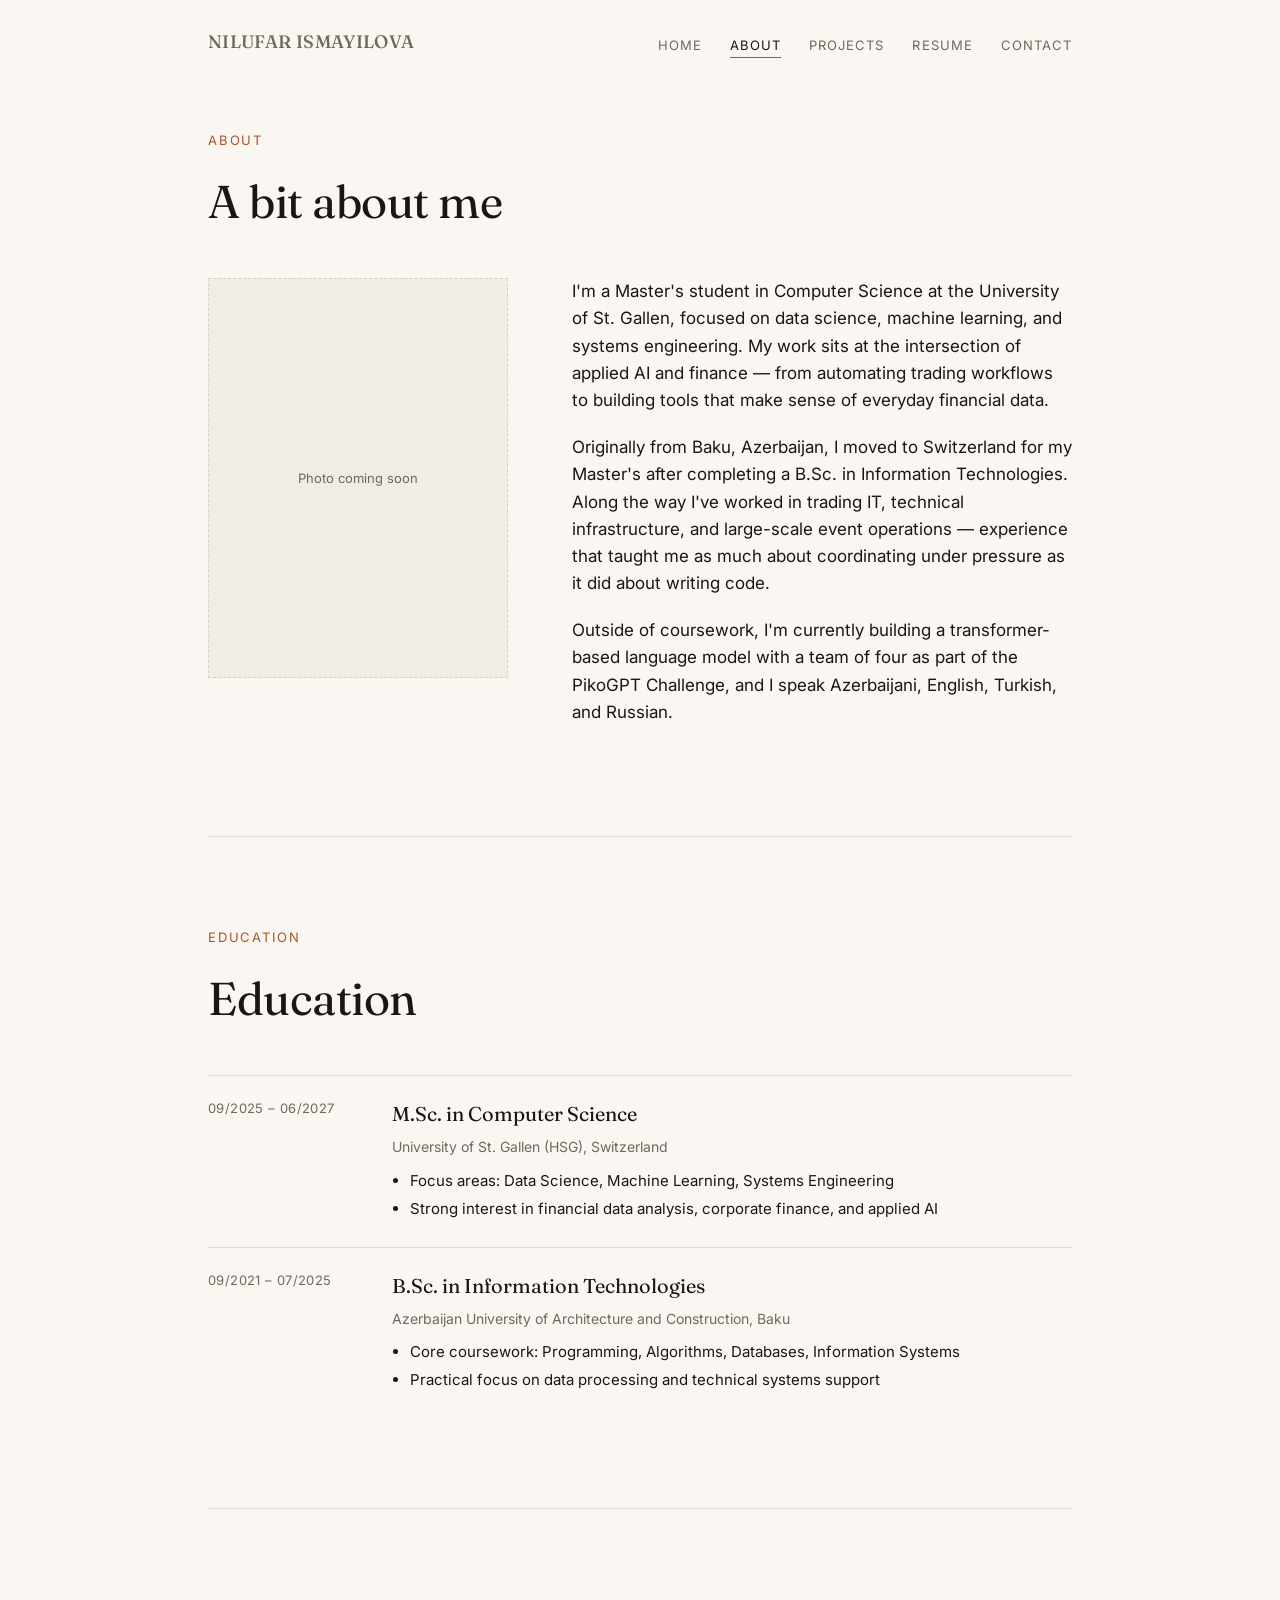
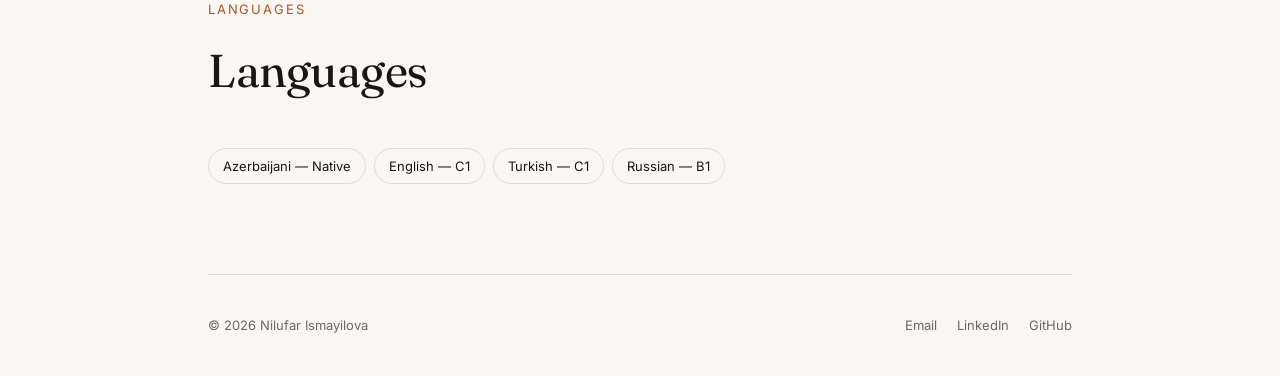
==== about.html @ 0818f1cb "Initial commit: portfolio website Static HTML/CSS, editorial/minimal style. Home, About, Projects, R" ====
<!DOCTYPE html>
<html lang="en">
<head>
<meta charset="UTF-8">
<meta name="viewport" content="width=device-width, initial-scale=1.0">
<title>About — Nilufar Ismayilova</title>
<link rel="stylesheet" href="style.css">
</head>
<body>

<header class="wrap">
  <nav class="site-nav">
    <a class="brand" href="index.html">Nilufar Ismayilova</a>
    <ul>
      <li><a href="index.html">Home</a></li>
      <li><a href="about.html" class="active">About</a></li>
      <li><a href="projects.html">Projects</a></li>
      <li><a href="resume.html">Resume</a></li>
      <li><a href="contact.html">Contact</a></li>
    </ul>
  </nav>
</header>

<main class="wrap">
  <section class="section" style="border-top:none; padding-top:40px;">
    <div class="section-label">About</div>
    <h2>A bit about me</h2>
    <div class="about-grid">
      <div class="photo-slot">Photo coming soon</div>
      <div class="about-bio">
        <p>
          I'm a Master's student in Computer Science at the University of St. Gallen,
          focused on data science, machine learning, and systems engineering. My work
          sits at the intersection of applied AI and finance — from automating trading
          workflows to building tools that make sense of everyday financial data.
        </p>
        <p>
          Originally from Baku, Azerbaijan, I moved to Switzerland for my Master's
          after completing a B.Sc. in Information Technologies. Along the way I've
          worked in trading IT, technical infrastructure, and large-scale event
          operations — experience that taught me as much about coordinating under
          pressure as it did about writing code.
        </p>
        <p>
          Outside of coursework, I'm currently building a transformer-based language
          model with a team of four as part of the PikoGPT Challenge, and I speak
          Azerbaijani, English, Turkish, and Russian.
        </p>
      </div>
    </div>
  </section>

  <section class="section">
    <div class="section-label">Education</div>
    <h2>Education</h2>

    <div class="timeline-item">
      <div class="timeline-date">09/2025 – 06/2027</div>
      <div>
        <div class="timeline-title">M.Sc. in Computer Science</div>
        <div class="timeline-sub">University of St. Gallen (HSG), Switzerland</div>
        <ul>
          <li>Focus areas: Data Science, Machine Learning, Systems Engineering</li>
          <li>Strong interest in financial data analysis, corporate finance, and applied AI</li>
        </ul>
      </div>
    </div>

    <div class="timeline-item">
      <div class="timeline-date">09/2021 – 07/2025</div>
      <div>
        <div class="timeline-title">B.Sc. in Information Technologies</div>
        <div class="timeline-sub">Azerbaijan University of Architecture and Construction, Baku</div>
        <ul>
          <li>Core coursework: Programming, Algorithms, Databases, Information Systems</li>
          <li>Practical focus on data processing and technical systems support</li>
        </ul>
      </div>
    </div>
  </section>

  <section class="section">
    <div class="section-label">Languages</div>
    <h2>Languages</h2>
    <div class="pill-row">
      <span class="pill">Azerbaijani — Native</span>
      <span class="pill">English — C1</span>
      <span class="pill">Turkish — C1</span>
      <span class="pill">Russian — B1</span>
    </div>
  </section>
</main>

<footer class="wrap">
  <div class="site-footer">
    <span>© 2026 Nilufar Ismayilova</span>
    <div class="footer-links">
      <a href="mailto:ismayilovanilufar6@gmail.com">Email</a>
      <a href="https://linkedin.com/in/nilufar-ismayilova-27a9a2225" target="_blank" rel="noopener">LinkedIn</a>
      <a href="https://github.com/nismayilova-coder" target="_blank" rel="noopener">GitHub</a>
    </div>
  </div>
</footer>

</body>
</html>
---- style.css ----
@import url('https://fonts.googleapis.com/css2?family=Fraunces:ital,opsz,wght@0,9..144,300;0,9..144,400;0,9..144,500;0,9..144,600;1,9..144,400&family=Inter:wght@400;500;600&display=swap');

:root {
  --bg: #faf7f2;
  --bg-raised: #f2ede4;
  --text: #1a1712;
  --text-dim: #6f695d;
  --line: rgba(26, 23, 18, 0.12);
  --accent: #a8542c;
  --serif: 'Fraunces', Georgia, serif;
  --sans: 'Inter', -apple-system, BlinkMacSystemFont, 'Segoe UI', sans-serif;
  --max: 920px;
}

* { box-sizing: border-box; }

html { scroll-behavior: smooth; }

body {
  margin: 0;
  background: var(--bg);
  color: var(--text);
  font-family: var(--sans);
  font-size: 16px;
  line-height: 1.6;
  -webkit-font-smoothing: antialiased;
}

a { color: inherit; text-decoration: none; }
a.link { color: var(--accent); border-bottom: 1px solid rgba(168, 84, 44, 0.35); transition: border-color 0.15s; }
a.link:hover { border-color: var(--accent); }

.wrap { max-width: var(--max); margin: 0 auto; padding: 0 28px; }

/* ---------- nav ---------- */
.site-nav {
  display: flex;
  align-items: center;
  justify-content: space-between;
  padding: 28px 0;
}
.site-nav .brand {
  font-family: var(--serif);
  font-size: 18px;
  font-weight: 500;
  letter-spacing: 0.02em;
}
.site-nav ul {
  list-style: none;
  display: flex;
  gap: 28px;
  margin: 0;
  padding: 0;
}
.site-nav a {
  font-size: 13px;
  letter-spacing: 0.08em;
  text-transform: uppercase;
  color: var(--text-dim);
  padding-bottom: 4px;
  border-bottom: 1px solid transparent;
}
.site-nav a:hover, .site-nav a.active {
  color: var(--text);
  border-bottom-color: var(--accent);
}
.nav-toggle { display: none; }

@media (max-width: 640px) {
  .site-nav ul { gap: 16px; }
  .site-nav a { font-size: 11px; }
}

/* ---------- hero ---------- */
.hero {
  min-height: calc(100vh - 84px);
  display: flex;
  flex-direction: column;
  justify-content: center;
  padding: 60px 0 100px;
}
.hero-eyebrow {
  font-size: 13px;
  letter-spacing: 0.14em;
  text-transform: uppercase;
  color: var(--accent);
  margin-bottom: 18px;
}
.hero h1 {
  font-family: var(--serif);
  font-weight: 400;
  font-size: clamp(48px, 9vw, 104px);
  line-height: 0.98;
  letter-spacing: -0.01em;
  margin: 0 0 28px;
}
.hero h1 em { font-style: italic; font-weight: 300; color: var(--text-dim); }
.hero-sub {
  font-size: 19px;
  color: var(--text-dim);
  max-width: 560px;
  margin: 0 0 40px;
}
.hero-links { display: flex; gap: 18px; flex-wrap: wrap; }

/* ---------- buttons ---------- */
.btn {
  display: inline-block;
  font-size: 13px;
  letter-spacing: 0.06em;
  text-transform: uppercase;
  padding: 14px 26px;
  border: 1px solid var(--text);
  transition: background 0.15s, color 0.15s;
}
.btn:hover { background: var(--text); color: var(--bg); }
.btn-solid {
  background: var(--text);
  color: var(--bg);
  border-color: var(--text);
}
.btn-solid:hover { background: var(--accent); border-color: var(--accent); color: #fff; }

/* ---------- section headings ---------- */
.section { padding: 90px 0; border-top: 1px solid var(--line); }
.section:first-of-type { border-top: none; }
.section-label {
  font-size: 13px;
  letter-spacing: 0.14em;
  text-transform: uppercase;
  color: var(--accent);
  margin-bottom: 14px;
}
.section h2 {
  font-family: var(--serif);
  font-weight: 400;
  font-size: clamp(30px, 4.5vw, 46px);
  margin: 0 0 40px;
  letter-spacing: -0.01em;
}

/* ---------- about ---------- */
.about-grid {
  display: grid;
  grid-template-columns: 300px 1fr;
  gap: 64px;
  align-items: start;
}
.photo-slot {
  aspect-ratio: 3/4;
  background: var(--bg-raised);
  border: 1px dashed var(--line);
  display: flex;
  align-items: center;
  justify-content: center;
  text-align: center;
  color: var(--text-dim);
  font-size: 13px;
  padding: 24px;
}
.about-bio p { font-size: 17px; margin: 0 0 20px; max-width: 60ch; }
@media (max-width: 720px) {
  .about-grid { grid-template-columns: 1fr; }
  .photo-slot { max-width: 260px; }
}

/* ---------- timeline ---------- */
.timeline-item {
  display: grid;
  grid-template-columns: 160px 1fr;
  gap: 24px;
  padding: 22px 0;
  border-top: 1px solid var(--line);
}
.timeline-item:first-child { border-top: none; }
.timeline-date { font-size: 13px; color: var(--text-dim); letter-spacing: 0.03em; }
.timeline-title { font-family: var(--serif); font-size: 20px; margin: 0 0 6px; }
.timeline-sub { font-size: 14px; color: var(--text-dim); margin: 0 0 10px; }
.timeline-item ul { margin: 0; padding-left: 18px; font-size: 15px; color: var(--text); }
.timeline-item li { margin-bottom: 4px; }
@media (max-width: 640px) {
  .timeline-item { grid-template-columns: 1fr; gap: 6px; }
}

/* ---------- skills ---------- */
.skills-grid {
  display: grid;
  grid-template-columns: repeat(auto-fill, minmax(220px, 1fr));
  gap: 32px;
}
.skill-group-title {
  font-size: 12px;
  letter-spacing: 0.1em;
  text-transform: uppercase;
  color: var(--text-dim);
  margin-bottom: 12px;
}
.pill-row { display: flex; flex-wrap: wrap; gap: 8px; }
.pill {
  font-size: 13px;
  padding: 7px 14px;
  border: 1px solid var(--line);
  border-radius: 999px;
  color: var(--text);
}

/* ---------- projects ---------- */
.project-card {
  border-top: 1px solid var(--line);
  padding: 48px 0;
  display: grid;
  grid-template-columns: 1fr 1.4fr;
  gap: 48px;
}
.project-card:first-of-type { border-top: none; }
.project-card .project-meta { font-size: 13px; color: var(--text-dim); letter-spacing: 0.04em; text-transform: uppercase; margin-bottom: 10px; }
.project-card h3 { font-family: var(--serif); font-size: 30px; font-weight: 400; margin: 0 0 16px; }
.project-card p { font-size: 15px; color: var(--text); margin: 0 0 18px; max-width: 56ch; }
.project-tags { display: flex; flex-wrap: wrap; gap: 8px; margin-bottom: 22px; }
.tag { font-size: 12px; padding: 5px 12px; background: var(--bg-raised); color: var(--text-dim); border-radius: 4px; }
.status-badge {
  display: inline-block;
  font-size: 12px;
  letter-spacing: 0.05em;
  text-transform: uppercase;
  padding: 5px 12px;
  border-radius: 4px;
  margin-bottom: 18px;
}
.status-live { background: rgba(168, 84, 44, 0.12); color: var(--accent); }
.status-progress { background: var(--bg-raised); color: var(--text-dim); }
.project-links { display: flex; gap: 16px; }
.project-shot {
  background: var(--bg-raised);
  border: 1px solid var(--line);
  min-height: 220px;
  display: flex;
  align-items: center;
  justify-content: center;
  color: var(--text-dim);
  font-size: 13px;
  text-align: center;
  padding: 24px;
}
@media (max-width: 760px) {
  .project-card { grid-template-columns: 1fr; }
  .project-shot { order: -1; }
}

/* ---------- contact ---------- */
.contact-list { display: flex; flex-direction: column; gap: 4px; }
.contact-row {
  display: flex;
  align-items: baseline;
  justify-content: space-between;
  padding: 22px 0;
  border-top: 1px solid var(--line);
  font-family: var(--serif);
  font-size: 26px;
}
.contact-row:first-child { border-top: none; }
.contact-row span { font-family: var(--sans); font-size: 13px; letter-spacing: 0.08em; text-transform: uppercase; color: var(--text-dim); }
.contact-row a:hover { color: var(--accent); }
@media (max-width: 600px) {
  .contact-row { flex-direction: column; gap: 6px; font-size: 20px; }
}

/* ---------- footer ---------- */
.site-footer {
  border-top: 1px solid var(--line);
  padding: 40px 0;
  display: flex;
  justify-content: space-between;
  align-items: center;
  font-size: 13px;
  color: var(--text-dim);
  flex-wrap: wrap;
  gap: 12px;
}
.site-footer .footer-links { display: flex; gap: 20px; }
.site-footer a:hover { color: var(--accent); }
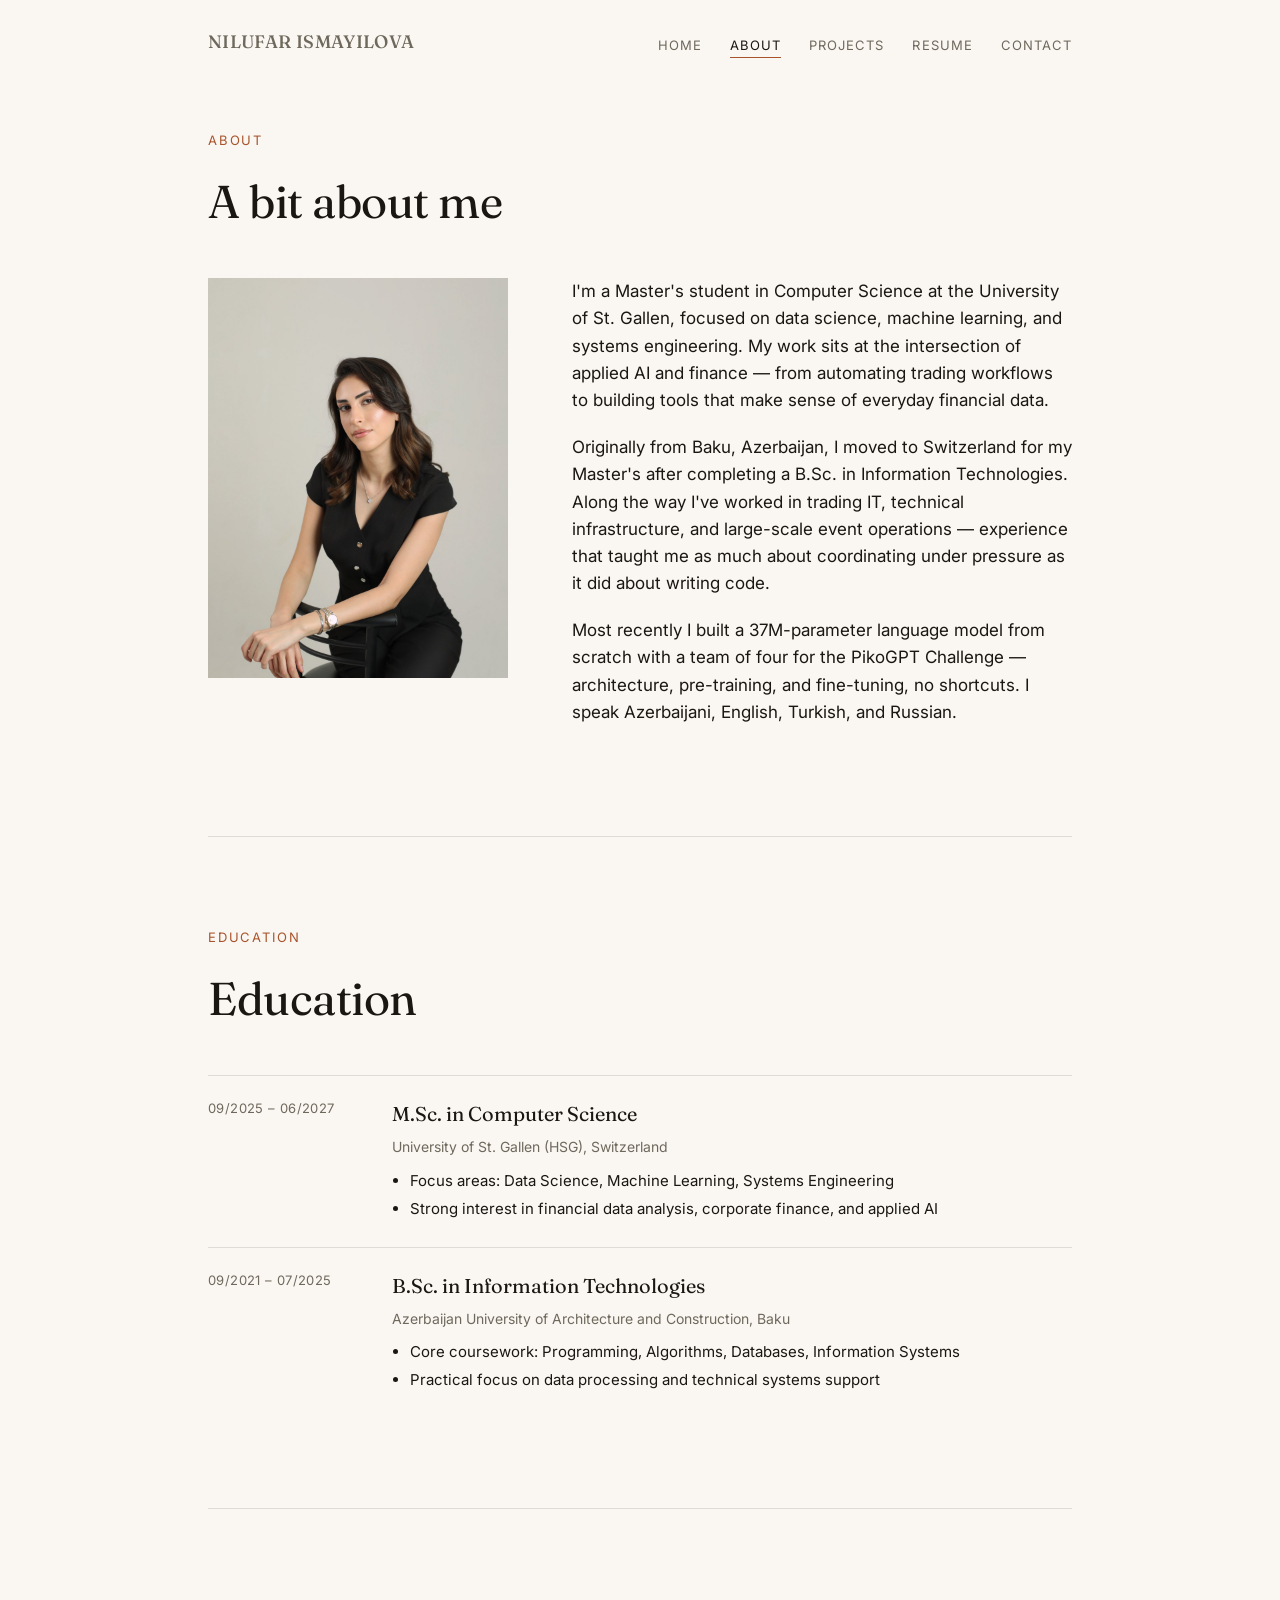
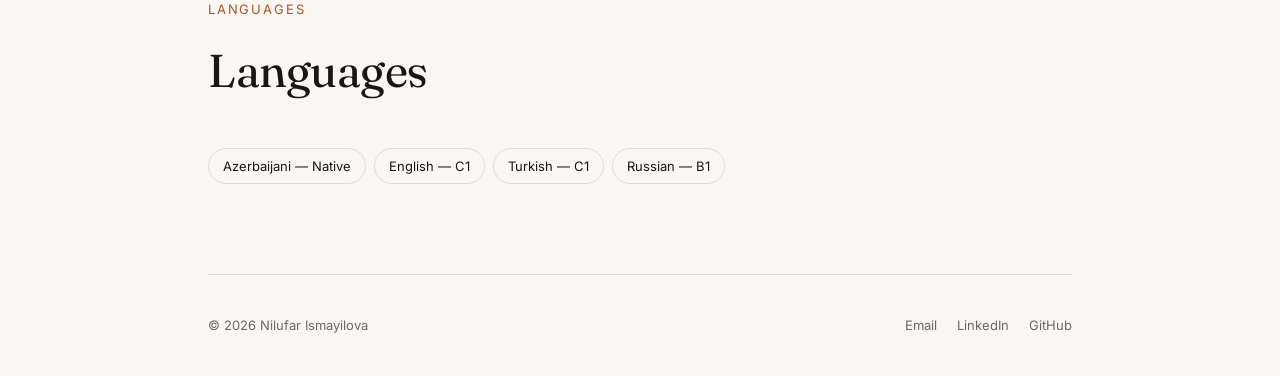
==== commit 787d611a: "Add portrait and PikoGPT poster Replaces the About photo placeholder and the PikoGPT project slot wi" ====
--- a/about.html
+++ b/about.html
@@ -26,7 +26,7 @@
     <div class="section-label">About</div>
     <h2>A bit about me</h2>
     <div class="about-grid">
-      <div class="photo-slot">Photo coming soon</div>
+      <img class="photo" src="assets/img/nilufar-portrait.jpg" alt="Portrait of Nilufar Ismayilova" width="900" height="1200">
       <div class="about-bio">
         <p>
           I'm a Master's student in Computer Science at the University of St. Gallen,
@@ -42,9 +42,10 @@
           pressure as it did about writing code.
         </p>
         <p>
-          Outside of coursework, I'm currently building a transformer-based language
-          model with a team of four as part of the PikoGPT Challenge, and I speak
-          Azerbaijani, English, Turkish, and Russian.
+          Most recently I built a 37M-parameter language model from scratch with
+          a team of four for the PikoGPT Challenge — architecture, pre-training,
+          and fine-tuning, no shortcuts. I speak Azerbaijani, English, Turkish,
+          and Russian.
         </p>
       </div>
     </div>
--- a/style.css
+++ b/style.css
@@ -158,6 +158,13 @@
   font-size: 13px;
   padding: 24px;
 }
+.photo {
+  width: 100%;
+  height: auto;
+  aspect-ratio: 3/4;
+  object-fit: cover;
+  display: block;
+}
 .about-bio p { font-size: 17px; margin: 0 0 20px; max-width: 60ch; }
 @media (max-width: 720px) {
   .about-grid { grid-template-columns: 1fr; }
@@ -242,6 +249,14 @@
   text-align: center;
   padding: 24px;
 }
+.project-shot.has-image { padding: 0; align-items: stretch; }
+.project-shot img { width: 100%; height: auto; display: block; object-fit: cover; }
+.shot-caption {
+  font-size: 12px;
+  color: var(--text-dim);
+  margin-top: 10px;
+  line-height: 1.5;
+}
 @media (max-width: 760px) {
   .project-card { grid-template-columns: 1fr; }
   .project-shot { order: -1; }
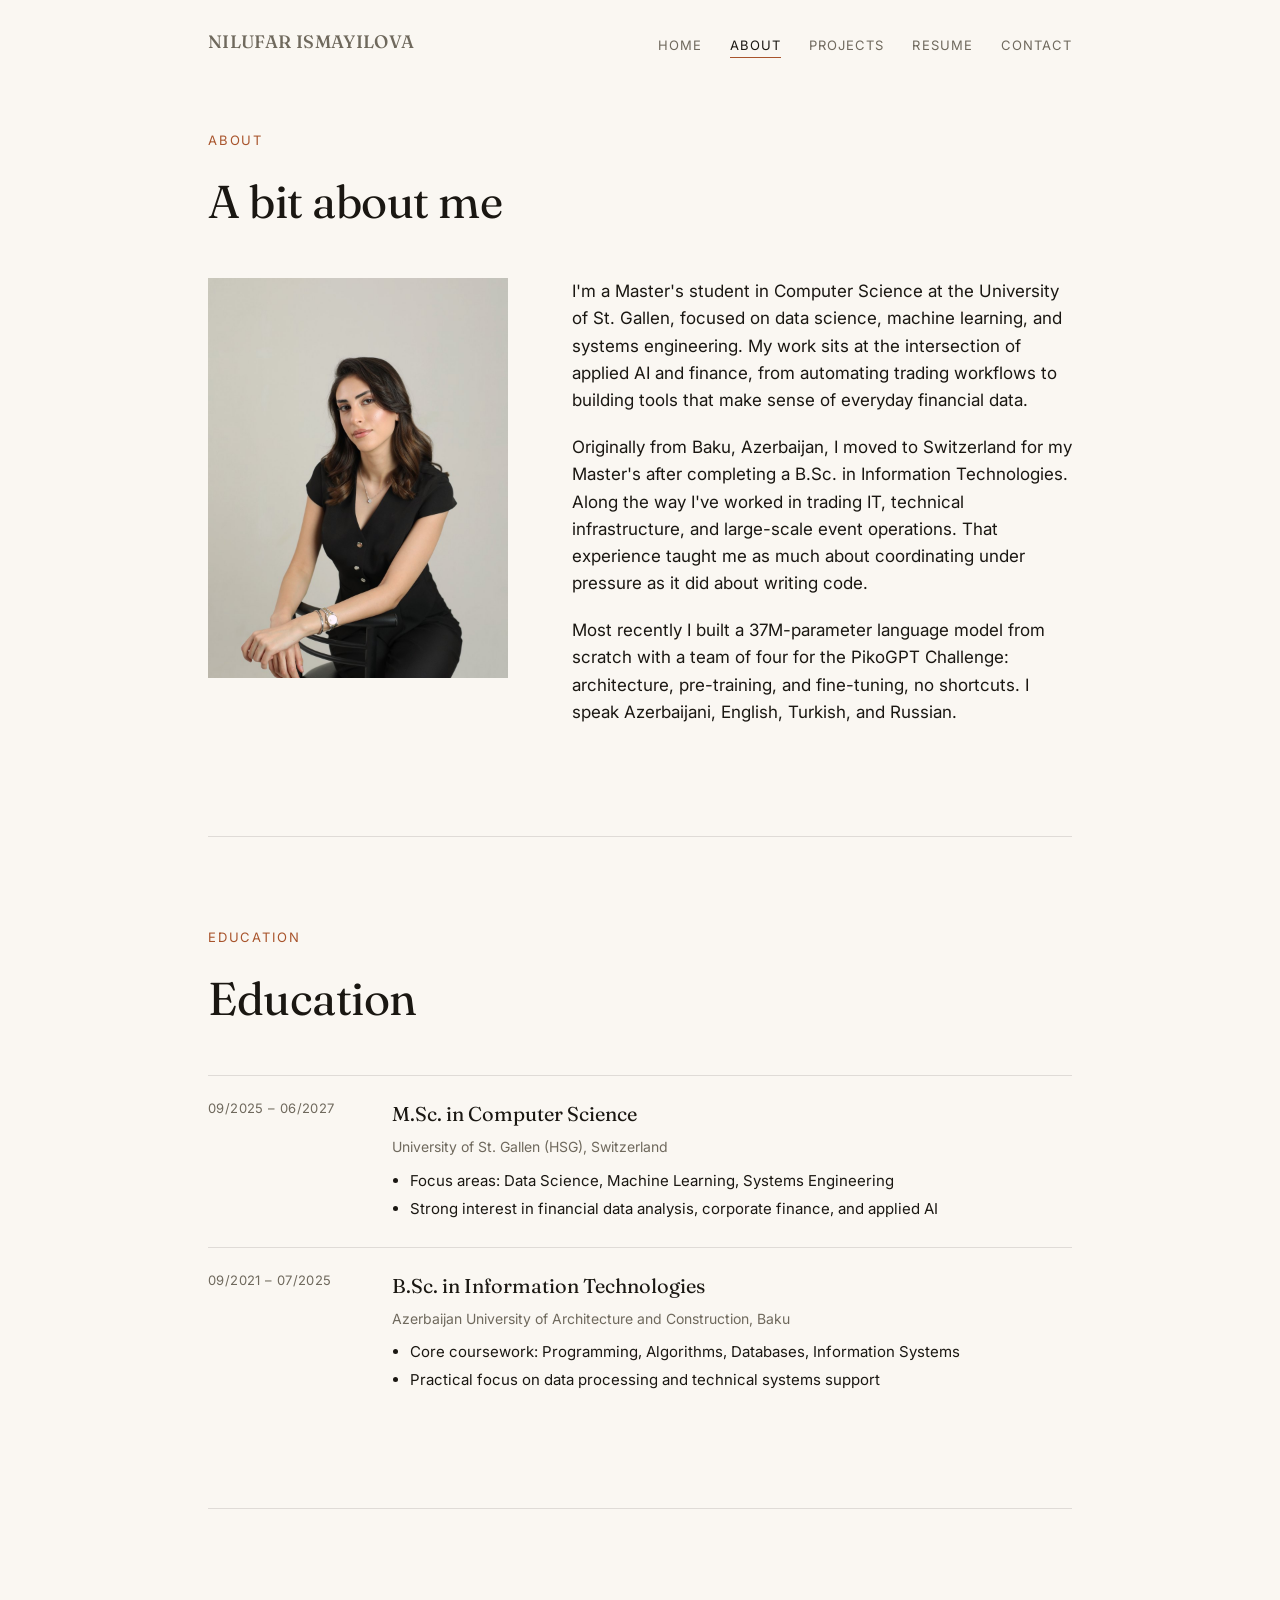
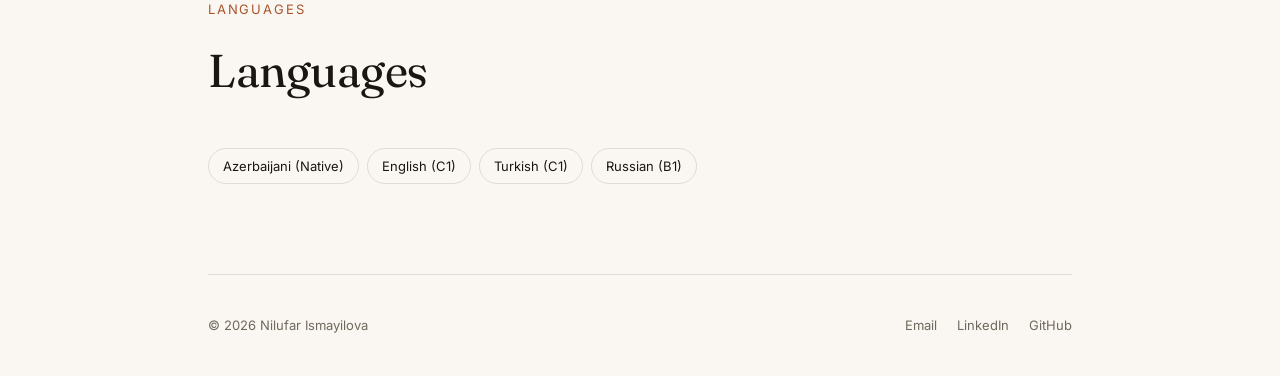
==== commit e5419944: "Remove em dashes from all site copy Replaces all 24 with punctuation suited to each sentence (colons" ====
--- a/about.html
+++ b/about.html
@@ -3,7 +3,7 @@
 <head>
 <meta charset="UTF-8">
 <meta name="viewport" content="width=device-width, initial-scale=1.0">
-<title>About — Nilufar Ismayilova</title>
+<title>About | Nilufar Ismayilova</title>
 <link rel="stylesheet" href="style.css">
 </head>
 <body>
@@ -31,19 +31,19 @@
         <p>
           I'm a Master's student in Computer Science at the University of St. Gallen,
           focused on data science, machine learning, and systems engineering. My work
-          sits at the intersection of applied AI and finance — from automating trading
+          sits at the intersection of applied AI and finance, from automating trading
           workflows to building tools that make sense of everyday financial data.
         </p>
         <p>
           Originally from Baku, Azerbaijan, I moved to Switzerland for my Master's
           after completing a B.Sc. in Information Technologies. Along the way I've
           worked in trading IT, technical infrastructure, and large-scale event
-          operations — experience that taught me as much about coordinating under
+          operations. That experience taught me as much about coordinating under
           pressure as it did about writing code.
         </p>
         <p>
           Most recently I built a 37M-parameter language model from scratch with
-          a team of four for the PikoGPT Challenge — architecture, pre-training,
+          a team of four for the PikoGPT Challenge: architecture, pre-training,
           and fine-tuning, no shortcuts. I speak Azerbaijani, English, Turkish,
           and Russian.
         </p>
@@ -84,10 +84,10 @@
     <div class="section-label">Languages</div>
     <h2>Languages</h2>
     <div class="pill-row">
-      <span class="pill">Azerbaijani — Native</span>
-      <span class="pill">English — C1</span>
-      <span class="pill">Turkish — C1</span>
-      <span class="pill">Russian — B1</span>
+      <span class="pill">Azerbaijani (Native)</span>
+      <span class="pill">English (C1)</span>
+      <span class="pill">Turkish (C1)</span>
+      <span class="pill">Russian (B1)</span>
     </div>
   </section>
 </main>
--- a/style.css
+++ b/style.css
@@ -66,18 +66,54 @@
 }
 .nav-toggle { display: none; }
 
-@media (max-width: 640px) {
-  .site-nav ul { gap: 16px; }
+@media (max-width: 720px) {
+  /* Side-by-side brand and links overflow on phones — stack them instead. */
+  .site-nav {
+    flex-direction: column;
+    align-items: flex-start;
+    gap: 14px;
+    padding: 22px 0 18px;
+  }
+  .site-nav .brand { font-size: 16px; }
+  .site-nav ul { flex-wrap: wrap; gap: 12px 20px; }
   .site-nav a { font-size: 11px; }
 }
 
 /* ---------- hero ---------- */
-.hero {
+/* Split hero: copy stays aligned to the page container, image bleeds to the
+   right edge of the viewport. */
+.hero-split {
+  display: grid;
+  grid-template-columns: 1fr 0.85fr;
   min-height: calc(100vh - 84px);
+  align-items: stretch;
+}
+.hero-copy {
   display: flex;
   flex-direction: column;
   justify-content: center;
-  padding: 60px 0 100px;
+  padding-top: 60px;
+  padding-bottom: 80px;
+  padding-left: max(28px, calc((100vw - var(--max)) / 2));
+  padding-right: 56px;
+}
+.hero-image { position: relative; overflow: hidden; }
+.hero-image img {
+  width: 100%;
+  height: 100%;
+  object-fit: cover;
+  object-position: center 30%;
+  display: block;
+}
+@media (max-width: 820px) {
+  .hero-split {
+    grid-template-columns: 1fr;
+    min-height: 0;
+  }
+  .hero-copy {
+    padding: 48px 28px 40px;
+  }
+  .hero-image { height: 62vh; }
 }
 .hero-eyebrow {
   font-size: 13px;
@@ -86,15 +122,15 @@
   color: var(--accent);
   margin-bottom: 18px;
 }
-.hero h1 {
+.hero-copy h1 {
   font-family: var(--serif);
   font-weight: 400;
-  font-size: clamp(48px, 9vw, 104px);
-  line-height: 0.98;
+  font-size: clamp(40px, 5.6vw, 82px);
+  line-height: 1;
   letter-spacing: -0.01em;
   margin: 0 0 28px;
 }
-.hero h1 em { font-style: italic; font-weight: 300; color: var(--text-dim); }
+.hero-copy h1 em { font-style: italic; font-weight: 300; color: var(--text-dim); }
 .hero-sub {
   font-size: 19px;
   color: var(--text-dim);
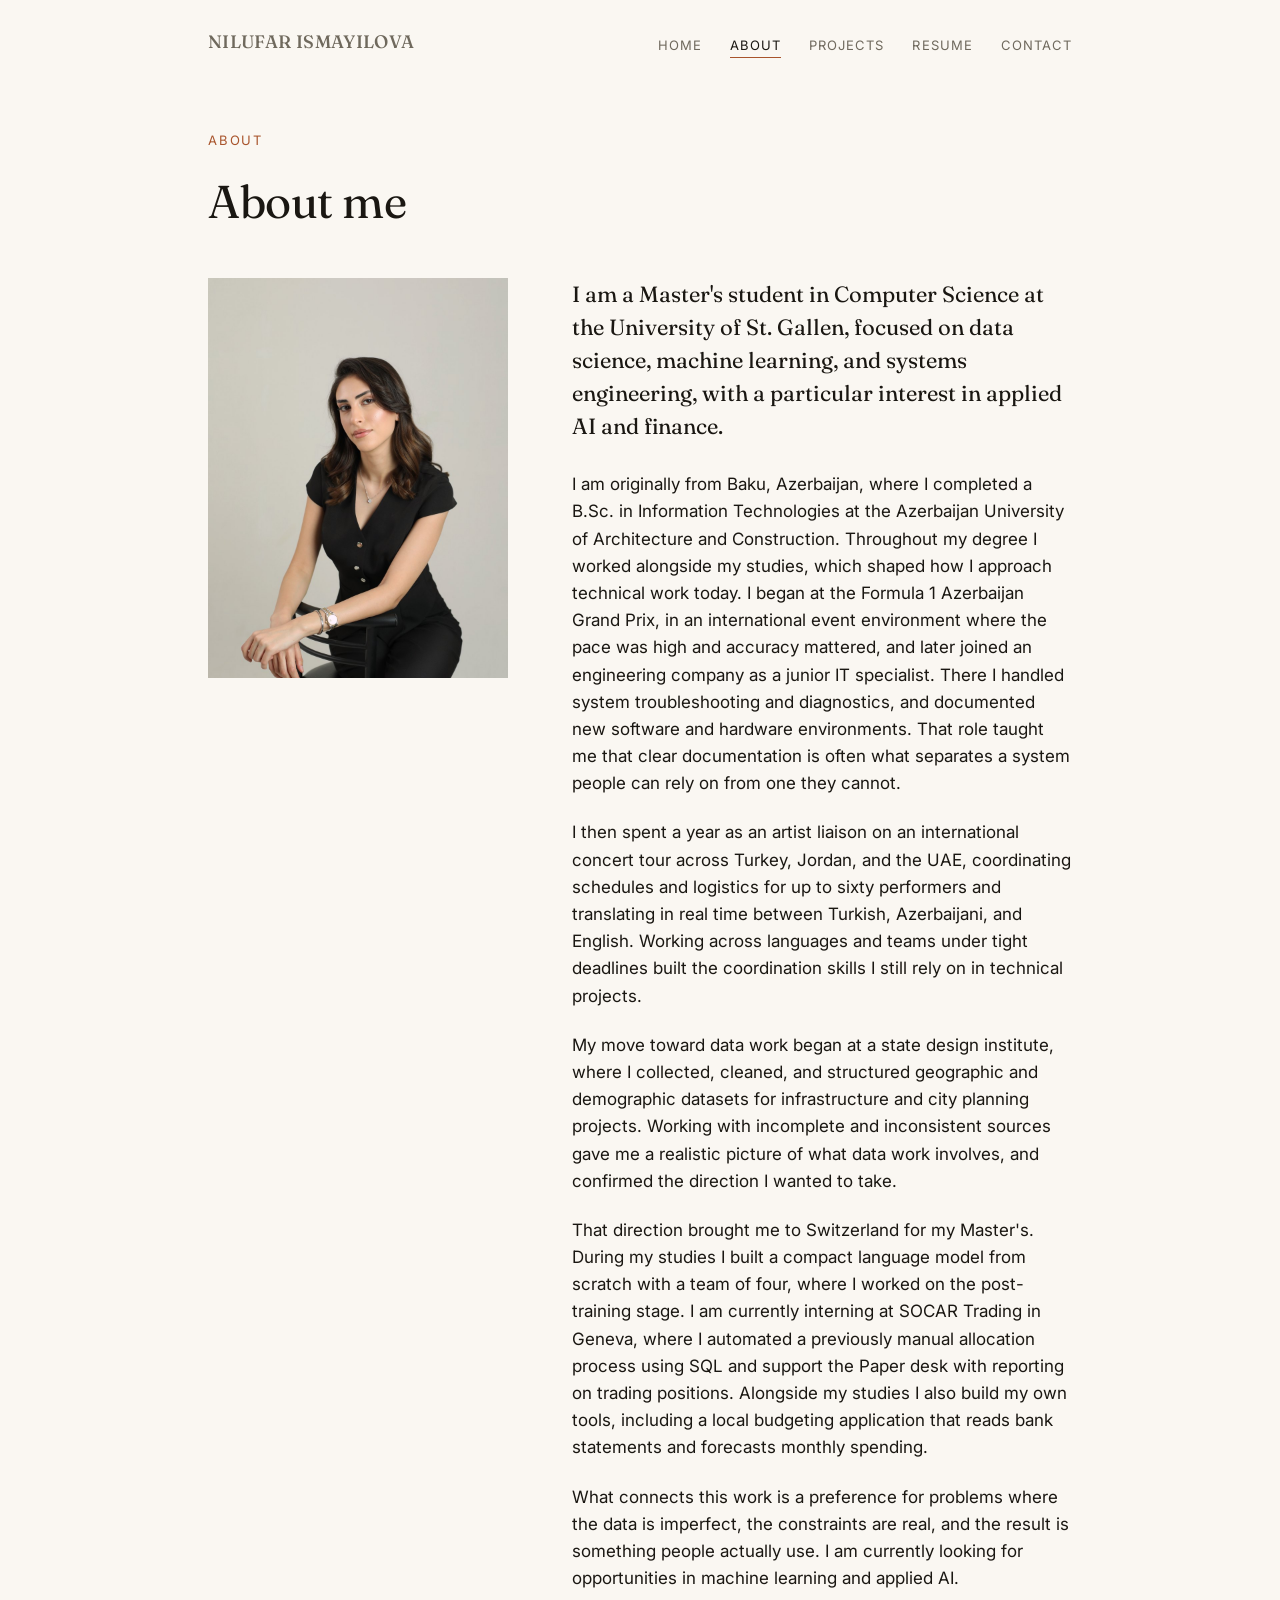
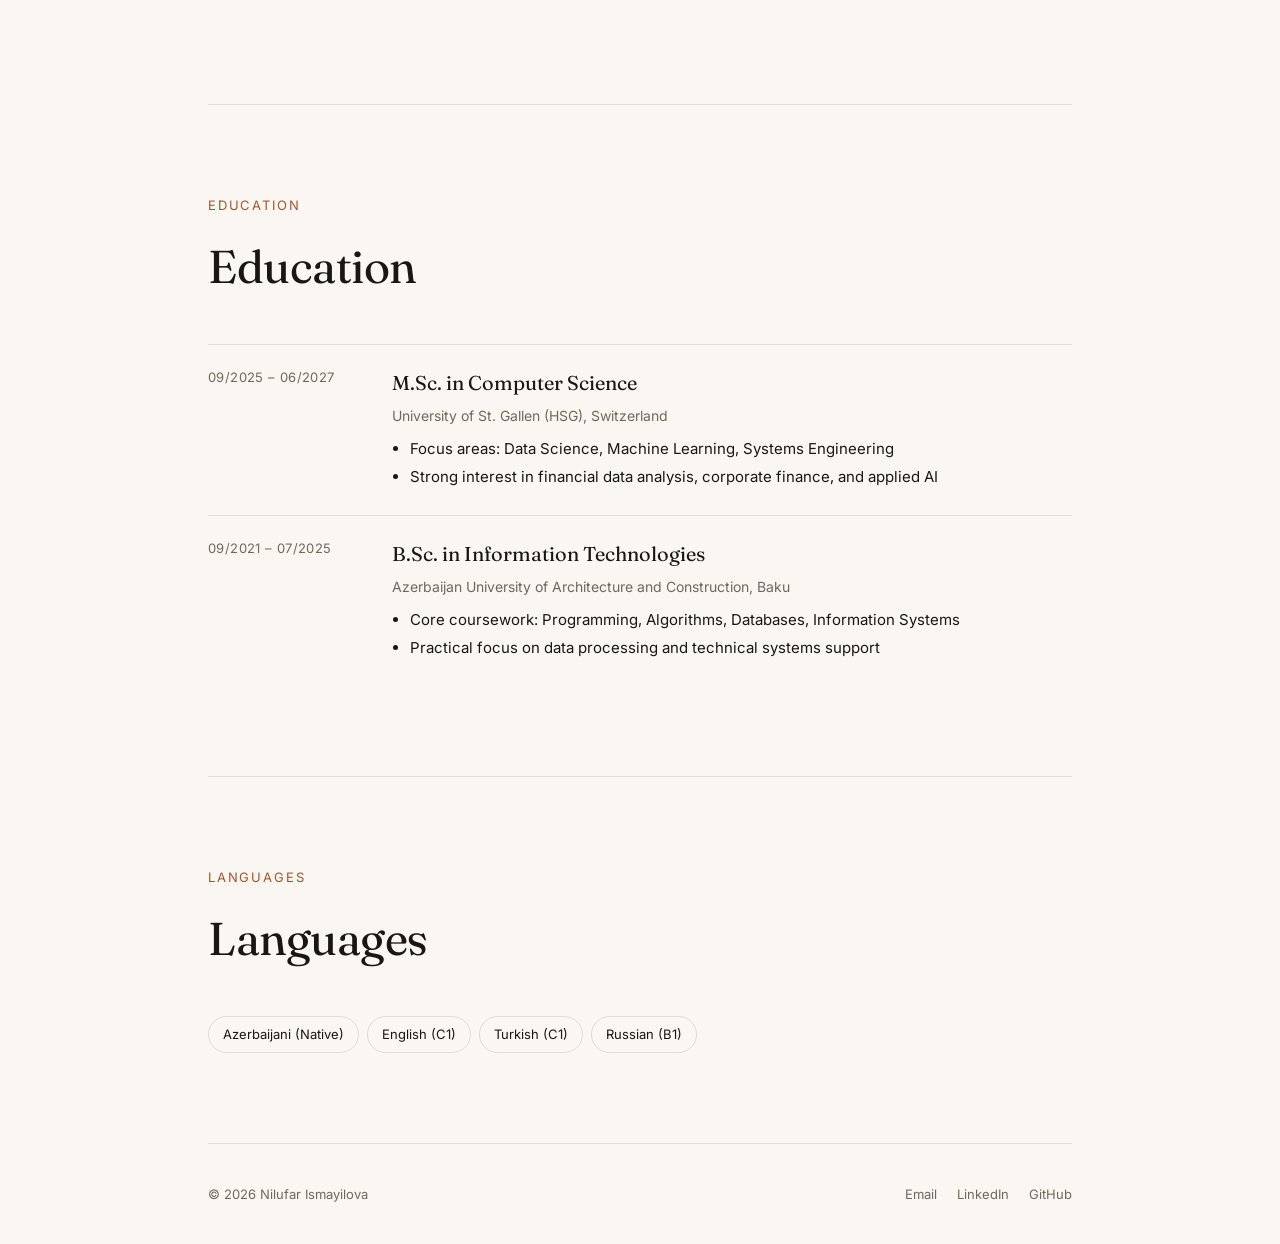
==== commit dce97010: "Rewrite About page as a connected narrative The previous version jumped between facts in three short" ====
--- a/about.html
+++ b/about.html
@@ -24,28 +24,57 @@
 <main class="wrap">
   <section class="section" style="border-top:none; padding-top:40px;">
     <div class="section-label">About</div>
-    <h2>A bit about me</h2>
+    <h2>About me</h2>
     <div class="about-grid">
-      <img class="photo" src="assets/img/nilufar-portrait.jpg" alt="Portrait of Nilufar Ismayilova" width="900" height="1200">
+      <div class="about-photo">
+        <img class="photo" src="assets/img/nilufar-portrait.jpg" alt="Portrait of Nilufar Ismayilova" width="900" height="1200">
+      </div>
       <div class="about-bio">
-        <p>
-          I'm a Master's student in Computer Science at the University of St. Gallen,
-          focused on data science, machine learning, and systems engineering. My work
-          sits at the intersection of applied AI and finance, from automating trading
-          workflows to building tools that make sense of everyday financial data.
+        <p class="lede">
+          I am a Master's student in Computer Science at the University of St. Gallen,
+          focused on data science, machine learning, and systems engineering, with a
+          particular interest in applied AI and finance.
         </p>
         <p>
-          Originally from Baku, Azerbaijan, I moved to Switzerland for my Master's
-          after completing a B.Sc. in Information Technologies. Along the way I've
-          worked in trading IT, technical infrastructure, and large-scale event
-          operations. That experience taught me as much about coordinating under
-          pressure as it did about writing code.
+          I am originally from Baku, Azerbaijan, where I completed a B.Sc. in
+          Information Technologies at the Azerbaijan University of Architecture and
+          Construction. Throughout my degree I worked alongside my studies, which
+          shaped how I approach technical work today. I began at the Formula 1
+          Azerbaijan Grand Prix, in an international event environment where the pace
+          was high and accuracy mattered, and later joined an engineering company as a
+          junior IT specialist. There I handled system troubleshooting and diagnostics,
+          and documented new software and hardware environments. That role taught me
+          that clear documentation is often what separates a system people can rely on
+          from one they cannot.
         </p>
         <p>
-          Most recently I built a 37M-parameter language model from scratch with
-          a team of four for the PikoGPT Challenge: architecture, pre-training,
-          and fine-tuning, no shortcuts. I speak Azerbaijani, English, Turkish,
-          and Russian.
+          I then spent a year as an artist liaison on an international concert tour
+          across Turkey, Jordan, and the UAE, coordinating schedules and logistics for
+          up to sixty performers and translating in real time between Turkish,
+          Azerbaijani, and English. Working across languages and teams under tight
+          deadlines built the coordination skills I still rely on in technical projects.
+        </p>
+        <p>
+          My move toward data work began at a state design institute, where I collected,
+          cleaned, and structured geographic and demographic datasets for infrastructure
+          and city planning projects. Working with incomplete and inconsistent sources
+          gave me a realistic picture of what data work involves, and confirmed the
+          direction I wanted to take.
+        </p>
+        <p>
+          That direction brought me to Switzerland for my Master's. During my studies I
+          built a compact language model from scratch with a team of four, where I
+          worked on the post-training stage. I am currently interning at SOCAR Trading
+          in Geneva, where I automated a previously manual allocation process using SQL
+          and support the Paper desk with reporting on trading positions. Alongside my
+          studies I also build my own tools, including a local budgeting application
+          that reads bank statements and forecasts monthly spending.
+        </p>
+        <p>
+          What connects this work is a preference for problems where the data is
+          imperfect, the constraints are real, and the result is something people
+          actually use. I am currently looking for opportunities in machine learning
+          and applied AI.
         </p>
       </div>
     </div>
--- a/style.css
+++ b/style.css
@@ -201,10 +201,21 @@
   object-fit: cover;
   display: block;
 }
-.about-bio p { font-size: 17px; margin: 0 0 20px; max-width: 60ch; }
+.about-bio p { font-size: 17px; margin: 0 0 22px; max-width: 62ch; }
+.about-bio .lede {
+  font-family: var(--serif);
+  font-size: 22px;
+  line-height: 1.5;
+  margin-bottom: 28px;
+}
+/* The bio runs long, so the portrait follows the reader instead of leaving a
+   tall empty column beside it. */
+.about-photo { position: sticky; top: 36px; }
 @media (max-width: 720px) {
-  .about-grid { grid-template-columns: 1fr; }
+  .about-grid { grid-template-columns: 1fr; gap: 36px; }
+  .about-photo { position: static; max-width: 260px; }
   .photo-slot { max-width: 260px; }
+  .about-bio .lede { font-size: 20px; }
 }
 
 /* ---------- timeline ---------- */
